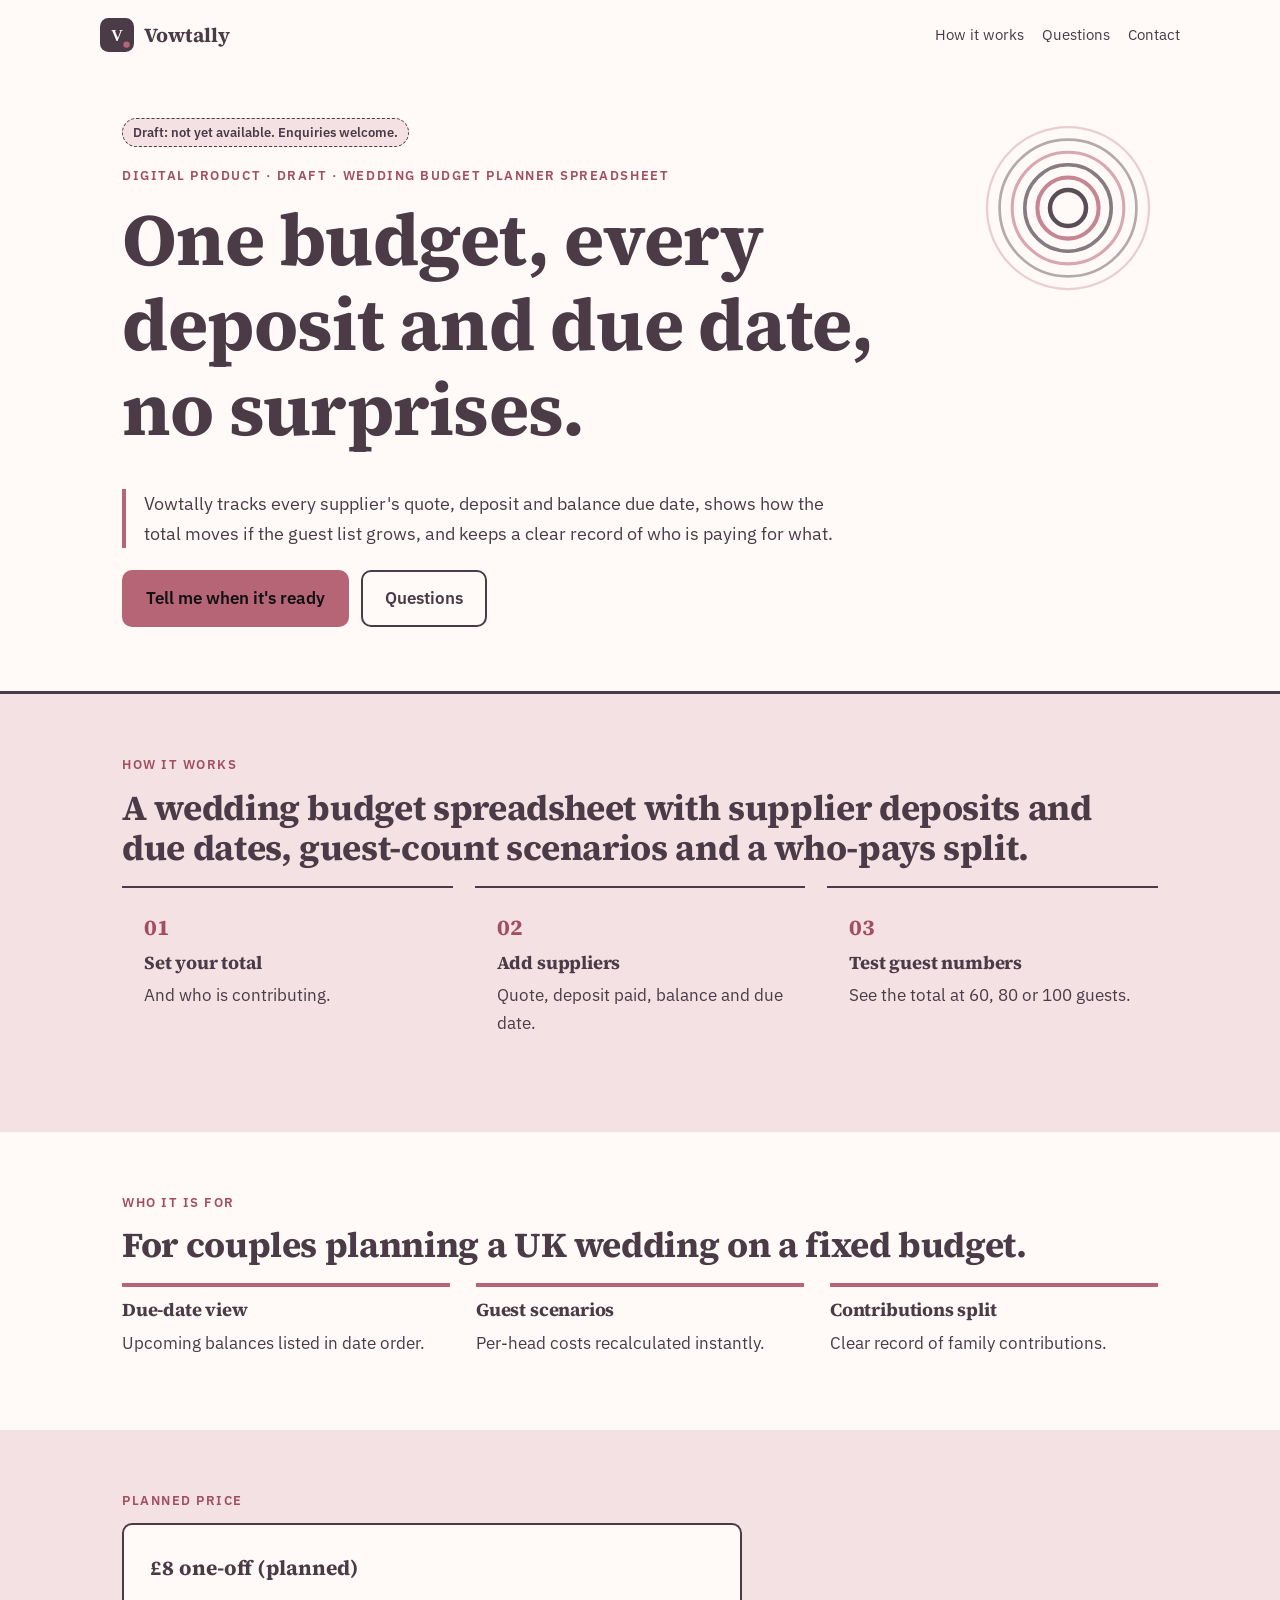
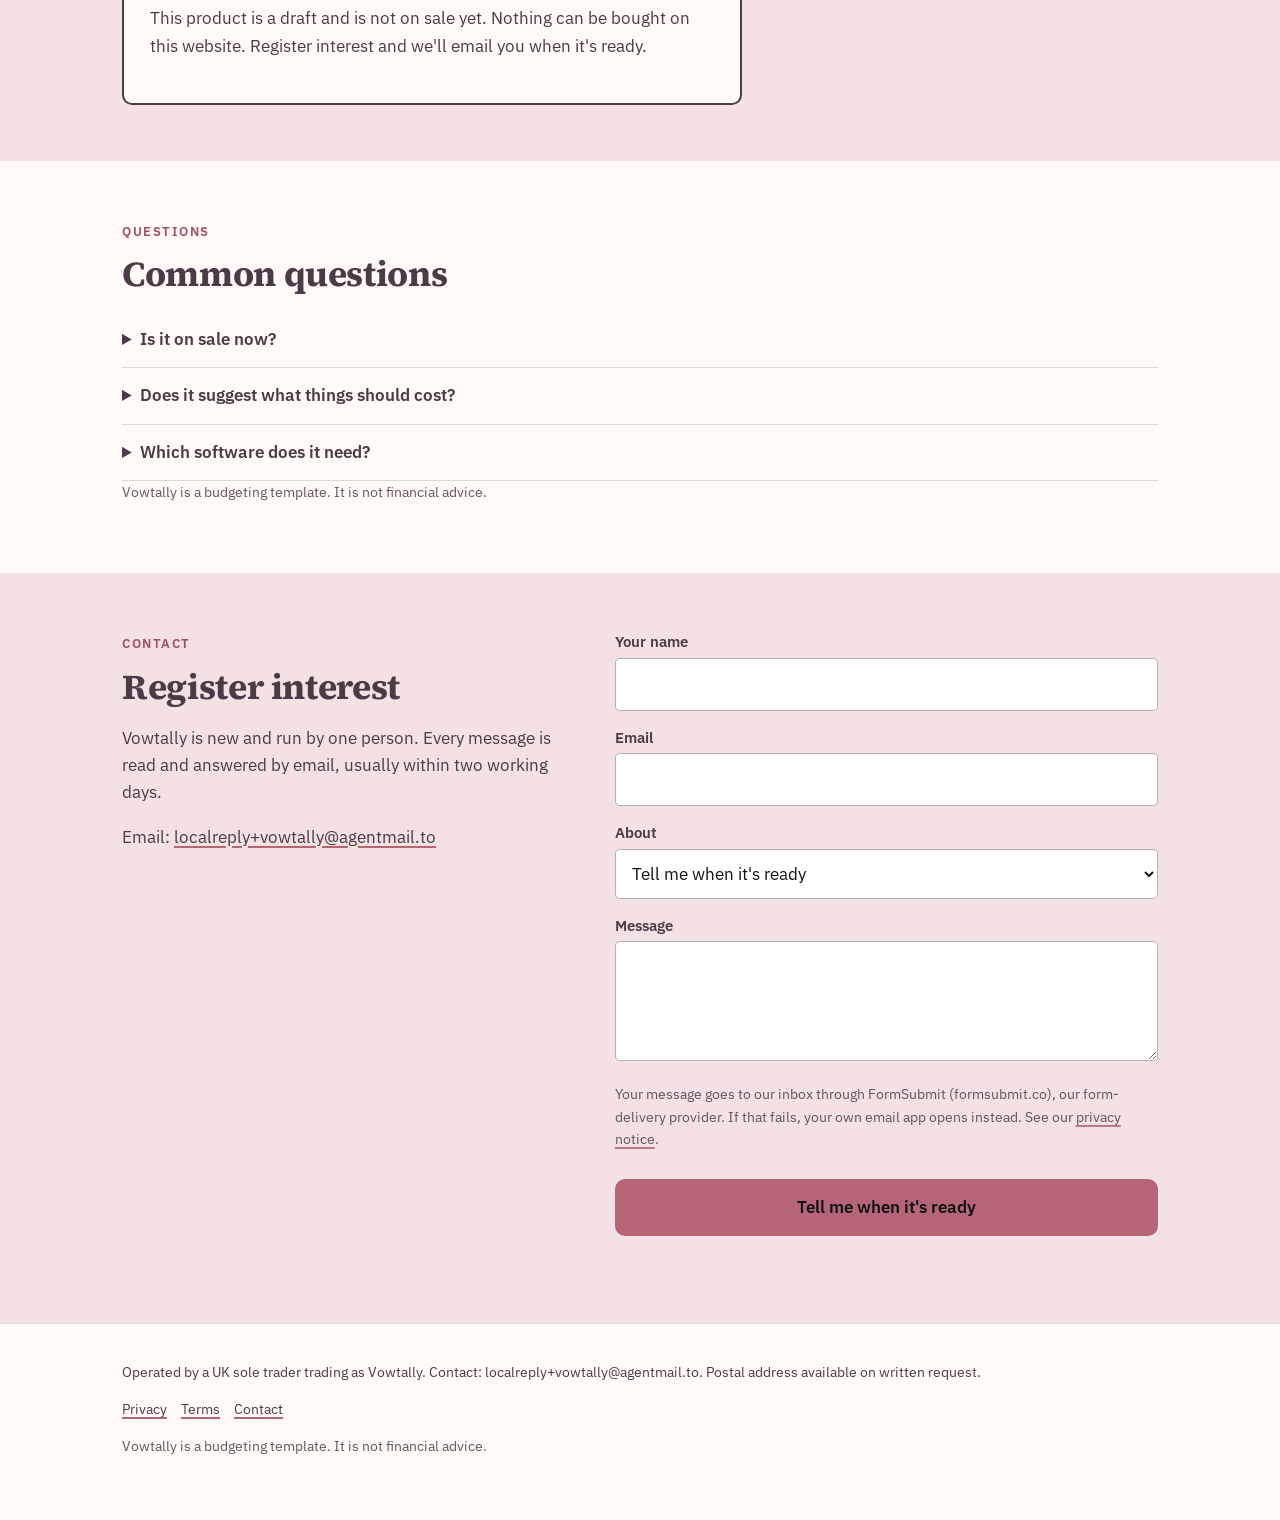
==== index.html @ 390f9f52 "Publish site 2026-10-19 20:26 BST" ====
<!doctype html>
<html lang="en-GB">
<head>
<meta charset="utf-8">
<meta name="viewport" content="width=device-width, initial-scale=1">
<meta http-equiv="Content-Security-Policy" content="default-src 'self'; img-src 'self' data: https://localreplyloop.goatcounter.com; style-src 'self'; script-src 'self'; font-src 'self'; connect-src 'self' https://formsubmit.co; form-action 'self'; base-uri 'self'; object-src 'none'">
<meta name="referrer" content="strict-origin-when-cross-origin">
<title>Vowtally: One budget, every deposit and due date, no surprises</title>
<meta name="description" content="A wedding budget spreadsheet with supplier deposits and due dates, guest-count scenarios and a who-pays split.">
<meta name="theme-color" content="#4A3B47">
<meta property="og:type" content="website"><meta property="og:title" content="Vowtally: One budget, every deposit and due date, no surprises"><meta property="og:description" content="A wedding budget spreadsheet with supplier deposits and due dates, guest-count scenarios and a who-pays split.">
<meta property="og:image" content="https://evanturner557-del.github.io/vowtally/assets/og.png"><meta property="og:image:width" content="1200"><meta property="og:image:height" content="630">
<meta property="og:image:alt" content="Vowtally: One budget, every deposit and due date, no surprises."><meta property="og:site_name" content="Vowtally"><meta property="og:locale" content="en_GB">
<meta property="og:url" content="https://evanturner557-del.github.io/vowtally/"><meta name="twitter:card" content="summary_large_image">
<link rel="canonical" href="https://evanturner557-del.github.io/vowtally/">
<link rel="icon" href="assets/favicon.svg" type="image/svg+xml">
<link rel="stylesheet" href="assets/site.css">
<script src="assets/config.js"></script>
<script src="assets/analytics.js" defer></script>
<script src="_shared/kit.js" defer></script>
</head>
<body>
<a class="skip" href="#main">Skip to content</a>
<header><div class="wrap top"><a class="brand" href="./"><svg viewBox="0 0 64 64" aria-hidden="true" width="34" height="34"><rect width="64" height="64" rx="16" fill="#4A3B47"/><text x="32" y="43" text-anchor="middle" font-family="Georgia, serif" font-weight="700" font-size="30" fill="#FFFAF7">V</text><circle cx="50" cy="50" r="6" fill="#B56576"/></svg>Vowtally</a><nav aria-label="Primary"><a href="#how">How it works</a><a href="#faq">Questions</a><a href="#contact">Contact</a></nav></div></header><section class="hero"><div class="wrap"><div class="art"><svg viewBox="0 0 400 400" role="img" aria-label="Decorative pattern" class="motif" preserveAspectRatio="xMidYMid slice"><circle cx="200" cy="200" r="40" fill="none" stroke="#4A3B47" stroke-opacity="0.90" stroke-width="10"/><circle cx="200" cy="200" r="68" fill="none" stroke="#B56576" stroke-opacity="0.78" stroke-width="9"/><circle cx="200" cy="200" r="96" fill="none" stroke="#4A3B47" stroke-opacity="0.66" stroke-width="8"/><circle cx="200" cy="200" r="124" fill="none" stroke="#B56576" stroke-opacity="0.54" stroke-width="7"/><circle cx="200" cy="200" r="152" fill="none" stroke="#4A3B47" stroke-opacity="0.42" stroke-width="6"/><circle cx="200" cy="200" r="180" fill="none" stroke="#B56576" stroke-opacity="0.30" stroke-width="5"/></svg></div><span class="draft">Draft: not yet available. Enquiries welcome.</span><br><span class="eyebrow">Digital product · draft · Wedding budget planner spreadsheet</span><h1>One budget, every deposit and due date, no surprises.</h1><p class="lede">Vowtally tracks every supplier&#x27;s quote, deposit and balance due date, shows how the total moves if the guest list grows, and keeps a clear record of who is paying for what.</p><div class="ctas"><a class="btn" href="#contact" data-cta="hero">Tell me when it&#x27;s ready</a><a class="btn ghost" href="#faq" data-cta="hero-secondary">Questions</a></div></div></section>
<main id="main">
<section class="tint" id="how"><div class="wrap"><span class="eyebrow">How it works</span><h2>A wedding budget spreadsheet with supplier deposits and due dates, guest-count scenarios and a who-pays split.</h2><div class="steps"><div class="step"><h3>Set your total</h3><p>And who is contributing.</p></div><div class="step"><h3>Add suppliers</h3><p>Quote, deposit paid, balance and due date.</p></div><div class="step"><h3>Test guest numbers</h3><p>See the total at 60, 80 or 100 guests.</p></div></div></div></section>
<section><div class="wrap"><span class="eyebrow">Who it is for</span><h2>For couples planning a UK wedding on a fixed budget.</h2><div class="points"><div class="point"><h3>Due-date view</h3><p>Upcoming balances listed in date order.</p></div><div class="point"><h3>Guest scenarios</h3><p>Per-head costs recalculated instantly.</p></div><div class="point"><h3>Contributions split</h3><p>Clear record of family contributions.</p></div></div></div></section>
<section class="tint" id="price"><div class="wrap"><span class="eyebrow">Planned price</span><div class="pricebox"><p class="price">£8 one-off (planned)</p><p>This product is a draft and is not on sale yet. Nothing can be bought on this website. Register interest and we&#x27;ll email you when it&#x27;s ready.</p></div></div></section>
<section id="faq"><div class="wrap"><span class="eyebrow">Questions</span><h2>Common questions</h2><details><summary>Is it on sale now?</summary><p>Not yet. Vowtally is a draft product. Ask to hear when it&#x27;s ready.</p></details><details><summary>Does it suggest what things should cost?</summary><p>No. You enter your own quotes. We don&#x27;t publish average prices.</p></details><details><summary>Which software does it need?</summary><p>Google Sheets or Excel.</p></details><p class="fine" style="margin-top:18px">Vowtally is a budgeting template. It is not financial advice.</p></div></section>
<section class="tint" id="contact"><div class="wrap contact-grid"><div><span class="eyebrow">Contact</span><h2>Register interest</h2><p>Vowtally is new and run by one person. Every message is read and answered by email, usually within two working days.</p><p>Email: <a href="mailto:localreply+vowtally@agentmail.to">localreply+vowtally@agentmail.to</a></p></div><form class="form" data-contact data-formsubmit="localreply+vowtally@agentmail.to" data-email="localreply+vowtally@agentmail.to" data-subject="Vowtally enquiry" novalidate>
<div><label for="f-name">Your name</label><input id="f-name" name="name" autocomplete="name" required></div>
<div><label for="f-email">Email</label><input id="f-email" name="email" type="email" autocomplete="email" required></div>
<div><label for="f-plan">About</label><select id="f-plan" name="plan"><option value="Tell me when it&#x27;s ready">Tell me when it&#x27;s ready</option><option value="I have a question">I have a question</option></select></div>
<div><label for="f-message">Message</label><textarea id="f-message" name="message"></textarea></div>
<p class="hint">Your message goes to our inbox through FormSubmit (formsubmit.co), our form-delivery provider. If that fails, your own email app opens instead. See our <a href="privacy.html">privacy notice</a>.</p>
<button class="btn" type="submit">Tell me when it&#x27;s ready</button>
<p class="form-status" role="status" aria-live="polite"></p>
</form></div></section>
</main><footer><div class="wrap"><p>Operated by a UK sole trader trading as Vowtally. Contact: localreply+vowtally@agentmail.to. Postal address available on written request.</p>
<p><a href="privacy.html">Privacy</a><a href="terms.html">Terms</a><a href="./#contact">Contact</a></p>
<p class="fine">Vowtally is a budgeting template. It is not financial advice.</p></div></footer>
</body></html>
---- assets/site.css ----
@font-face{font-family:'Source Serif 4';font-weight:700;font-style:normal;font-display:swap;src:url(fonts/source-serif-4-latin-700-normal.woff2) format('woff2')}
@font-face{font-family:'IBM Plex Sans';font-weight:400;font-style:normal;font-display:swap;src:url(fonts/ibm-plex-sans-latin-400-normal.woff2) format('woff2')}
@font-face{font-family:'IBM Plex Sans';font-weight:600;font-style:normal;font-display:swap;src:url(fonts/ibm-plex-sans-latin-600-normal.woff2) format('woff2')}
:root{--ink:#4A3B47;--paper:#FFFAF7;--acc:#B56576;--acc-text:#A24E60;--on-acc:#111111;--soft:#F3E1E4;--on-ink:#FFFAF7;--r:10px;--br:10px;--head:'Source Serif 4', Georgia, serif;--body:'IBM Plex Sans', system-ui, sans-serif}
*,*::before,*::after{box-sizing:border-box}html{scroll-behavior:smooth}@media (prefers-reduced-motion:reduce){html{scroll-behavior:auto}*{transition:none!important}}
body{margin:0;font-family:var(--body);color:var(--ink);background:var(--paper);line-height:1.6;font-size:17px;-webkit-font-smoothing:antialiased}
h1,h2,h3{font-family:var(--head);line-height:1.15;margin:0 0 .5em;letter-spacing:-.01em}h1{font-size:clamp(2.1rem,5vw,3.6rem)}h2{font-size:clamp(1.5rem,3vw,2.2rem)}h3{font-size:1.15rem}
p{margin:0 0 1em}a{color:var(--ink);text-decoration-color:var(--acc);text-underline-offset:3px;text-decoration-thickness:2px}
.wrap{max-width:1080px;margin:0 auto;padding:0 22px}.skip{position:absolute;left:-999px}.skip:focus{left:12px;top:12px;background:var(--ink);color:var(--on-ink);padding:8px 12px;z-index:9}
:focus-visible{outline:3px solid var(--acc);outline-offset:2px}
.top{display:flex;align-items:center;justify-content:space-between;padding:18px 0;gap:16px}.brand{display:flex;align-items:center;gap:10px;font-family:var(--head);font-weight:700;font-size:1.25rem;text-decoration:none}
.top nav a{margin-left:18px;font-size:.95rem;text-decoration:none}.top nav a:hover{text-decoration:underline}
.btn{display:inline-block;background:var(--acc);color:var(--on-acc);padding:13px 22px;border-radius:var(--br);font-weight:600;text-decoration:none;border:2px solid var(--acc);cursor:pointer;font:inherit;font-weight:600}
.btn:hover{filter:brightness(.94)}.btn.ghost{background:transparent;color:var(--ink);border-color:var(--ink)}
.eyebrow{display:inline-block;font-size:.8rem;letter-spacing:.12em;text-transform:uppercase;font-weight:600;color:var(--acc-text);margin-bottom:12px}
.hero{padding:48px 0 64px}.hero .lede{font-size:1.15rem;max-width:40em}.ctas{display:flex;gap:12px;flex-wrap:wrap;margin-top:22px}
.motif{width:100%;height:auto;max-width:420px;display:block}
.draft{display:inline-block;background:var(--soft);border:1px dashed var(--ink);padding:3px 10px;border-radius:999px;font-size:.82rem;font-weight:600;margin-bottom:14px}
section{padding:56px 0}.tint{background:var(--soft)}
.steps{display:grid;grid-template-columns:repeat(auto-fit,minmax(220px,1fr));gap:22px;counter-reset:s}
.step{padding:22px;border-radius:var(--r);background:var(--paper);border:1px solid color-mix(in srgb,var(--ink) 14%,transparent)}
.step::before{counter-increment:s;content:"0" counter(s);font-family:var(--head);font-weight:700;color:var(--acc-text);display:block;font-size:1.4rem;margin-bottom:6px}
.points{display:grid;grid-template-columns:repeat(auto-fit,minmax(240px,1fr));gap:26px}.point h3{border-top:4px solid var(--acc);padding-top:12px}
.price{font-family:var(--head);font-size:1.3rem;font-weight:700}.pricebox{border:2px solid var(--ink);border-radius:var(--r);padding:26px;max-width:620px;background:var(--paper)}
details{border-bottom:1px solid color-mix(in srgb,var(--ink) 18%,transparent);padding:14px 0}summary{cursor:pointer;font-weight:600}details p{margin-top:10px}
.form{display:grid;gap:14px;max-width:620px}.form label{font-weight:600;font-size:.95rem;display:block;margin-bottom:4px}
.form input,.form textarea,.form select{width:100%;padding:12px;border:1.5px solid color-mix(in srgb,var(--ink) 40%,transparent);border-radius:calc(var(--r)/2);font:inherit;background:#fff;color:#111}
.form textarea{min-height:120px}.hint,.fine{font-size:.88rem;opacity:.85}.form-status{font-weight:600}
.contact-grid{display:grid;grid-template-columns:1fr 1.2fr;gap:40px}@media(max-width:800px){.contact-grid{grid-template-columns:1fr}.top nav{display:none}}
footer{padding:36px 0 48px;font-size:.9rem;border-top:1px solid color-mix(in srgb,var(--ink) 15%,transparent)}footer a{margin-right:14px}
.tool{background:var(--paper);border:2px solid var(--ink);border-radius:var(--r);padding:26px;max-width:640px}.tool .row{display:grid;grid-template-columns:1fr 140px;gap:12px;align-items:center;margin-bottom:10px}
.tool input[type=number]{padding:10px;border:1.5px solid var(--ink);border-radius:8px;font:inherit;width:100%}.result{margin-top:16px;padding:16px;background:var(--soft);border-radius:calc(var(--r)/2);min-height:3em}
.check h3{margin-top:18px}.check label{display:flex;gap:10px;align-items:flex-start;padding:6px 0}.check input{width:20px;height:20px;accent-color:var(--acc)}
.legal{max-width:760px}.legal h2{font-size:1.3rem;margin-top:1.6em}
.hero h1{font-size:clamp(2.4rem,6.5vw,4.6rem);max-width:13em}.hero{border-bottom:3px solid var(--ink)}.hero .art{float:right;width:180px;margin:0 0 20px 30px}.hero .lede{border-left:4px solid var(--acc);padding-left:18px}.step{border:none;border-top:2px solid var(--ink);border-radius:0;background:none}
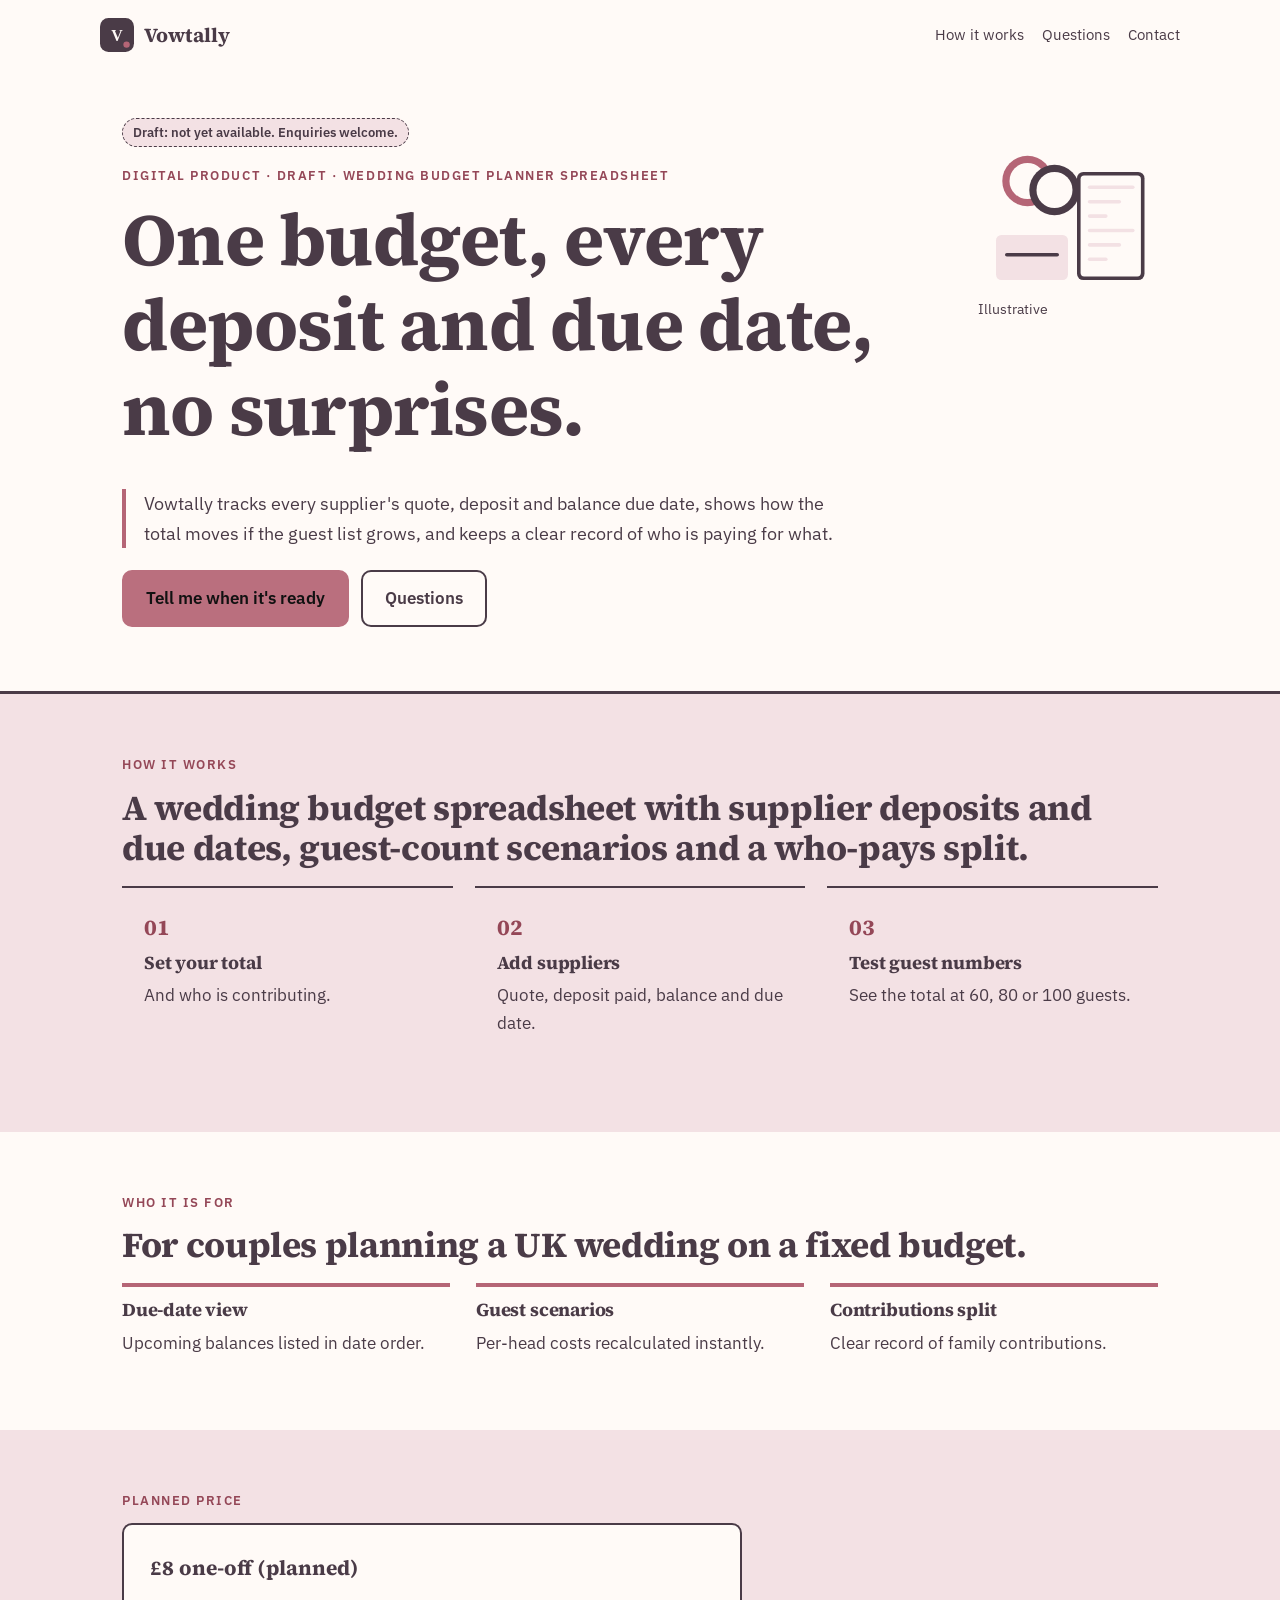
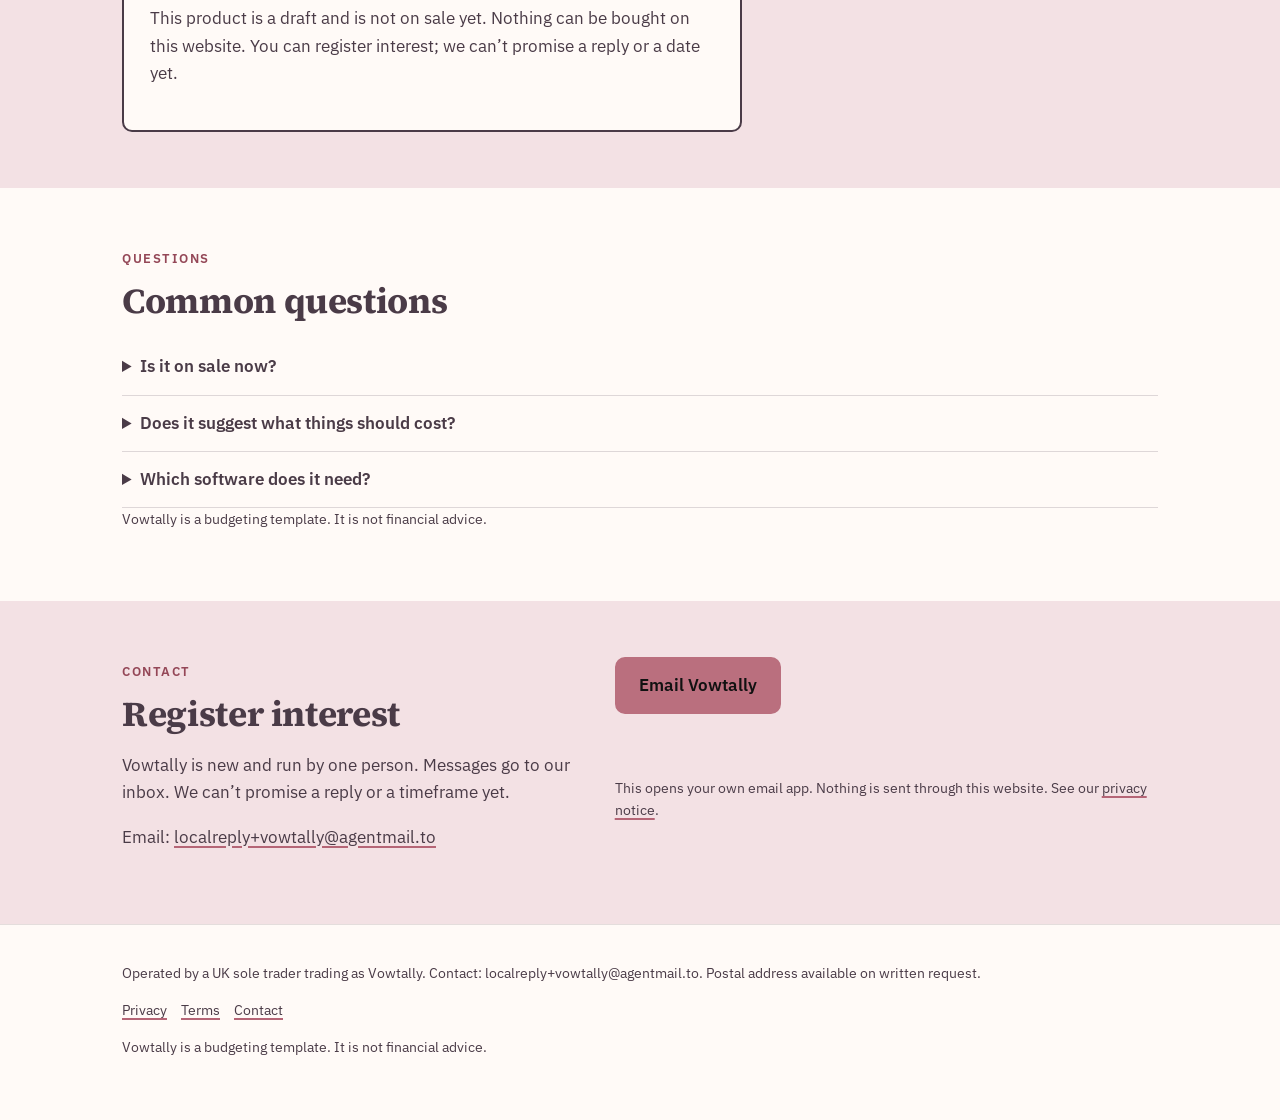
==== commit 9566fc74: "Publish site 2026-10-21 08:30 BST" ====
--- a/index.html
+++ b/index.html
@@ -3,7 +3,7 @@
 <head>
 <meta charset="utf-8">
 <meta name="viewport" content="width=device-width, initial-scale=1">
-<meta http-equiv="Content-Security-Policy" content="default-src 'self'; img-src 'self' data: https://localreplyloop.goatcounter.com; style-src 'self'; script-src 'self'; font-src 'self'; connect-src 'self' https://formsubmit.co; form-action 'self'; base-uri 'self'; object-src 'none'">
+<meta http-equiv="Content-Security-Policy" content="default-src 'self'; img-src 'self' data: https://localreplyloop.goatcounter.com; style-src 'self'; script-src 'self'; font-src 'self'; connect-src 'self'; form-action 'self'; base-uri 'self'; object-src 'none'">
 <meta name="referrer" content="strict-origin-when-cross-origin">
 <title>Vowtally: One budget, every deposit and due date, no surprises</title>
 <meta name="description" content="A wedding budget spreadsheet with supplier deposits and due dates, guest-count scenarios and a who-pays split.">
@@ -21,21 +21,14 @@
 </head>
 <body>
 <a class="skip" href="#main">Skip to content</a>
-<header><div class="wrap top"><a class="brand" href="./"><svg viewBox="0 0 64 64" aria-hidden="true" width="34" height="34"><rect width="64" height="64" rx="16" fill="#4A3B47"/><text x="32" y="43" text-anchor="middle" font-family="Georgia, serif" font-weight="700" font-size="30" fill="#FFFAF7">V</text><circle cx="50" cy="50" r="6" fill="#B56576"/></svg>Vowtally</a><nav aria-label="Primary"><a href="#how">How it works</a><a href="#faq">Questions</a><a href="#contact">Contact</a></nav></div></header><section class="hero"><div class="wrap"><div class="art"><svg viewBox="0 0 400 400" role="img" aria-label="Decorative pattern" class="motif" preserveAspectRatio="xMidYMid slice"><circle cx="200" cy="200" r="40" fill="none" stroke="#4A3B47" stroke-opacity="0.90" stroke-width="10"/><circle cx="200" cy="200" r="68" fill="none" stroke="#B56576" stroke-opacity="0.78" stroke-width="9"/><circle cx="200" cy="200" r="96" fill="none" stroke="#4A3B47" stroke-opacity="0.66" stroke-width="8"/><circle cx="200" cy="200" r="124" fill="none" stroke="#B56576" stroke-opacity="0.54" stroke-width="7"/><circle cx="200" cy="200" r="152" fill="none" stroke="#4A3B47" stroke-opacity="0.42" stroke-width="6"/><circle cx="200" cy="200" r="180" fill="none" stroke="#B56576" stroke-opacity="0.30" stroke-width="5"/></svg></div><span class="draft">Draft: not yet available. Enquiries welcome.</span><br><span class="eyebrow">Digital product · draft · Wedding budget planner spreadsheet</span><h1>One budget, every deposit and due date, no surprises.</h1><p class="lede">Vowtally tracks every supplier&#x27;s quote, deposit and balance due date, shows how the total moves if the guest list grows, and keeps a clear record of who is paying for what.</p><div class="ctas"><a class="btn" href="#contact" data-cta="hero">Tell me when it&#x27;s ready</a><a class="btn ghost" href="#faq" data-cta="hero-secondary">Questions</a></div></div></section>
+<header><div class="wrap top"><a class="brand" href="./"><svg viewBox="0 0 64 64" aria-hidden="true" width="34" height="34"><rect width="64" height="64" rx="16" fill="#4A3B47"/><text x="32" y="43" text-anchor="middle" font-family="Georgia, serif" font-weight="700" font-size="30" fill="#FFFAF7">V</text><circle cx="50" cy="50" r="6" fill="#B56576"/></svg>Vowtally</a><nav aria-label="Primary"><a href="#how">How it works</a><a href="#faq">Questions</a><a href="#contact">Contact</a></nav></div></header>
 <main id="main">
+<section class="hero"><div class="wrap"><figure class="art"><svg viewBox="0 0 400 400" aria-hidden="true" focusable="false" class="motif"><circle cx="110" cy="140" r="56" fill="#B56576"/><circle cx="110" cy="140" r="40" fill="#FFFAF7"/><circle cx="170" cy="160" r="56" fill="#4A3B47"/><circle cx="170" cy="160" r="40" fill="#FFFAF7"/><rect x="220" y="120" width="150" height="240" rx="14" fill="#4A3B47"/><rect x="228" y="128" width="134" height="224" rx="8" fill="#FFFAF7"/><rect x="244" y="150" width="104" height="8" rx="4" fill="#F3E1E4"/><rect x="244" y="182" width="74" height="8" rx="4" fill="#F3E1E4"/><rect x="244" y="214" width="44" height="8" rx="4" fill="#F3E1E4"/><rect x="244" y="246" width="104" height="8" rx="4" fill="#F3E1E4"/><rect x="244" y="278" width="74" height="8" rx="4" fill="#F3E1E4"/><rect x="244" y="310" width="44" height="8" rx="4" fill="#F3E1E4"/><rect x="40" y="260" width="160" height="100" rx="12" fill="#F3E1E4"/><rect x="60" y="300" width="120" height="8" rx="4" fill="#4A3B47"/></svg><figcaption class="fine">Illustrative</figcaption></figure><span class="draft">Draft: not yet available. Enquiries welcome.</span><br><span class="eyebrow">Digital product · draft · Wedding budget planner spreadsheet</span><h1>One budget, every deposit and due date, no surprises.</h1><p class="lede">Vowtally tracks every supplier&#x27;s quote, deposit and balance due date, shows how the total moves if the guest list grows, and keeps a clear record of who is paying for what.</p><div class="ctas"><a class="btn" href="#contact" data-cta="hero">Tell me when it&#x27;s ready</a><a class="btn ghost" href="#faq" data-cta="hero-secondary">Questions</a></div></div></section>
 <section class="tint" id="how"><div class="wrap"><span class="eyebrow">How it works</span><h2>A wedding budget spreadsheet with supplier deposits and due dates, guest-count scenarios and a who-pays split.</h2><div class="steps"><div class="step"><h3>Set your total</h3><p>And who is contributing.</p></div><div class="step"><h3>Add suppliers</h3><p>Quote, deposit paid, balance and due date.</p></div><div class="step"><h3>Test guest numbers</h3><p>See the total at 60, 80 or 100 guests.</p></div></div></div></section>
 <section><div class="wrap"><span class="eyebrow">Who it is for</span><h2>For couples planning a UK wedding on a fixed budget.</h2><div class="points"><div class="point"><h3>Due-date view</h3><p>Upcoming balances listed in date order.</p></div><div class="point"><h3>Guest scenarios</h3><p>Per-head costs recalculated instantly.</p></div><div class="point"><h3>Contributions split</h3><p>Clear record of family contributions.</p></div></div></div></section>
-<section class="tint" id="price"><div class="wrap"><span class="eyebrow">Planned price</span><div class="pricebox"><p class="price">£8 one-off (planned)</p><p>This product is a draft and is not on sale yet. Nothing can be bought on this website. Register interest and we&#x27;ll email you when it&#x27;s ready.</p></div></div></section>
+<section class="tint" id="price"><div class="wrap"><span class="eyebrow">Planned price</span><div class="pricebox"><p class="price">£8 one-off (planned)</p><p>This product is a draft and is not on sale yet. Nothing can be bought on this website. You can register interest; we can’t promise a reply or a date yet.</p></div></div></section>
 <section id="faq"><div class="wrap"><span class="eyebrow">Questions</span><h2>Common questions</h2><details><summary>Is it on sale now?</summary><p>Not yet. Vowtally is a draft product. Ask to hear when it&#x27;s ready.</p></details><details><summary>Does it suggest what things should cost?</summary><p>No. You enter your own quotes. We don&#x27;t publish average prices.</p></details><details><summary>Which software does it need?</summary><p>Google Sheets or Excel.</p></details><p class="fine" style="margin-top:18px">Vowtally is a budgeting template. It is not financial advice.</p></div></section>
-<section class="tint" id="contact"><div class="wrap contact-grid"><div><span class="eyebrow">Contact</span><h2>Register interest</h2><p>Vowtally is new and run by one person. Every message is read and answered by email, usually within two working days.</p><p>Email: <a href="mailto:localreply+vowtally@agentmail.to">localreply+vowtally@agentmail.to</a></p></div><form class="form" data-contact data-formsubmit="localreply+vowtally@agentmail.to" data-email="localreply+vowtally@agentmail.to" data-subject="Vowtally enquiry" novalidate>
-<div><label for="f-name">Your name</label><input id="f-name" name="name" autocomplete="name" required></div>
-<div><label for="f-email">Email</label><input id="f-email" name="email" type="email" autocomplete="email" required></div>
-<div><label for="f-plan">About</label><select id="f-plan" name="plan"><option value="Tell me when it&#x27;s ready">Tell me when it&#x27;s ready</option><option value="I have a question">I have a question</option></select></div>
-<div><label for="f-message">Message</label><textarea id="f-message" name="message"></textarea></div>
-<p class="hint">Your message goes to our inbox through FormSubmit (formsubmit.co), our form-delivery provider. If that fails, your own email app opens instead. See our <a href="privacy.html">privacy notice</a>.</p>
-<button class="btn" type="submit">Tell me when it&#x27;s ready</button>
-<p class="form-status" role="status" aria-live="polite"></p>
-</form></div></section>
+<section class="tint" id="contact"><div class="wrap contact-grid"><div><span class="eyebrow">Contact</span><h2>Register interest</h2><p>Vowtally is new and run by one person. Messages go to our inbox. We can’t promise a reply or a timeframe yet.</p><p>Email: <a href="mailto:localreply+vowtally@agentmail.to">localreply+vowtally@agentmail.to</a></p></div><div class="form contact-mail"><p><a class="btn" href="mailto:localreply+vowtally@agentmail.to?subject=%5BVowtally%5D%20Enquiry" data-cta="enquire">Email Vowtally</a></p><p class="hint">This opens your own email app. Nothing is sent through this website. See our <a href="privacy.html">privacy notice</a>.</p></div></div></section>
 </main><footer><div class="wrap"><p>Operated by a UK sole trader trading as Vowtally. Contact: localreply+vowtally@agentmail.to. Postal address available on written request.</p>
 <p><a href="privacy.html">Privacy</a><a href="terms.html">Terms</a><a href="./#contact">Contact</a></p>
 <p class="fine">Vowtally is a budgeting template. It is not financial advice.</p></div></footer>
--- a/assets/site.css
+++ b/assets/site.css
@@ -1,7 +1,7 @@
 @font-face{font-family:'Source Serif 4';font-weight:700;font-style:normal;font-display:swap;src:url(fonts/source-serif-4-latin-700-normal.woff2) format('woff2')}
 @font-face{font-family:'IBM Plex Sans';font-weight:400;font-style:normal;font-display:swap;src:url(fonts/ibm-plex-sans-latin-400-normal.woff2) format('woff2')}
 @font-face{font-family:'IBM Plex Sans';font-weight:600;font-style:normal;font-display:swap;src:url(fonts/ibm-plex-sans-latin-600-normal.woff2) format('woff2')}
-:root{--ink:#4A3B47;--paper:#FFFAF7;--acc:#B56576;--acc-text:#A24E60;--on-acc:#111111;--soft:#F3E1E4;--on-ink:#FFFAF7;--r:10px;--br:10px;--head:'Source Serif 4', Georgia, serif;--body:'IBM Plex Sans', system-ui, sans-serif}
+:root{--ink:#4A3B47;--paper:#FFFAF7;--acc:#B56576;--acc-text:#944757;--on-acc:#111111;--acc-btn:#BA6F7E;--soft:#F3E1E4;--on-ink:#FFFAF7;--r:10px;--br:10px;--head:'Source Serif 4', Georgia, serif;--body:'IBM Plex Sans', system-ui, sans-serif}
 *,*::before,*::after{box-sizing:border-box}html{scroll-behavior:smooth}@media (prefers-reduced-motion:reduce){html{scroll-behavior:auto}*{transition:none!important}}
 body{margin:0;font-family:var(--body);color:var(--ink);background:var(--paper);line-height:1.6;font-size:17px;-webkit-font-smoothing:antialiased}
 h1,h2,h3{font-family:var(--head);line-height:1.15;margin:0 0 .5em;letter-spacing:-.01em}h1{font-size:clamp(2.1rem,5vw,3.6rem)}h2{font-size:clamp(1.5rem,3vw,2.2rem)}h3{font-size:1.15rem}
@@ -10,11 +10,11 @@
 :focus-visible{outline:3px solid var(--acc);outline-offset:2px}
 .top{display:flex;align-items:center;justify-content:space-between;padding:18px 0;gap:16px}.brand{display:flex;align-items:center;gap:10px;font-family:var(--head);font-weight:700;font-size:1.25rem;text-decoration:none}
 .top nav a{margin-left:18px;font-size:.95rem;text-decoration:none}.top nav a:hover{text-decoration:underline}
-.btn{display:inline-block;background:var(--acc);color:var(--on-acc);padding:13px 22px;border-radius:var(--br);font-weight:600;text-decoration:none;border:2px solid var(--acc);cursor:pointer;font:inherit;font-weight:600}
-.btn:hover{filter:brightness(.94)}.btn.ghost{background:transparent;color:var(--ink);border-color:var(--ink)}
+.btn{display:inline-block;background:var(--acc-btn);color:var(--on-acc);padding:13px 22px;border-radius:var(--br);font-weight:600;text-decoration:none;border:2px solid var(--acc-btn);cursor:pointer;font:inherit;font-weight:600}
+.btn:hover{filter:none;box-shadow:inset 0 0 0 2px currentColor}.btn.ghost{background:transparent;color:var(--ink);border-color:var(--ink)}
 .eyebrow{display:inline-block;font-size:.8rem;letter-spacing:.12em;text-transform:uppercase;font-weight:600;color:var(--acc-text);margin-bottom:12px}
 .hero{padding:48px 0 64px}.hero .lede{font-size:1.15rem;max-width:40em}.ctas{display:flex;gap:12px;flex-wrap:wrap;margin-top:22px}
-.motif{width:100%;height:auto;max-width:420px;display:block}
+.motif{width:100%;height:auto;max-width:420px;display:block}.art{margin:0}
 .draft{display:inline-block;background:var(--soft);border:1px dashed var(--ink);padding:3px 10px;border-radius:999px;font-size:.82rem;font-weight:600;margin-bottom:14px}
 section{padding:56px 0}.tint{background:var(--soft)}
 .steps{display:grid;grid-template-columns:repeat(auto-fit,minmax(220px,1fr));gap:22px;counter-reset:s}
@@ -25,8 +25,8 @@
 details{border-bottom:1px solid color-mix(in srgb,var(--ink) 18%,transparent);padding:14px 0}summary{cursor:pointer;font-weight:600}details p{margin-top:10px}
 .form{display:grid;gap:14px;max-width:620px}.form label{font-weight:600;font-size:.95rem;display:block;margin-bottom:4px}
 .form input,.form textarea,.form select{width:100%;padding:12px;border:1.5px solid color-mix(in srgb,var(--ink) 40%,transparent);border-radius:calc(var(--r)/2);font:inherit;background:#fff;color:#111}
-.form textarea{min-height:120px}.hint,.fine{font-size:.88rem;opacity:.85}.form-status{font-weight:600}
-.contact-grid{display:grid;grid-template-columns:1fr 1.2fr;gap:40px}@media(max-width:800px){.contact-grid{grid-template-columns:1fr}.top nav{display:none}}
+.form textarea{min-height:120px}.hint,.fine{font-size:.88rem}.form-status{font-weight:600}
+.contact-grid{display:grid;grid-template-columns:1fr 1.2fr;gap:40px}@media(max-width:800px){.contact-grid{grid-template-columns:1fr}.top nav a:not([href="#contact"]){display:none}.top nav a{margin-left:0;padding:10px 0;font-weight:600}}
 footer{padding:36px 0 48px;font-size:.9rem;border-top:1px solid color-mix(in srgb,var(--ink) 15%,transparent)}footer a{margin-right:14px}
 .tool{background:var(--paper);border:2px solid var(--ink);border-radius:var(--r);padding:26px;max-width:640px}.tool .row{display:grid;grid-template-columns:1fr 140px;gap:12px;align-items:center;margin-bottom:10px}
 .tool input[type=number]{padding:10px;border:1.5px solid var(--ink);border-radius:8px;font:inherit;width:100%}.result{margin-top:16px;padding:16px;background:var(--soft);border-radius:calc(var(--r)/2);min-height:3em}
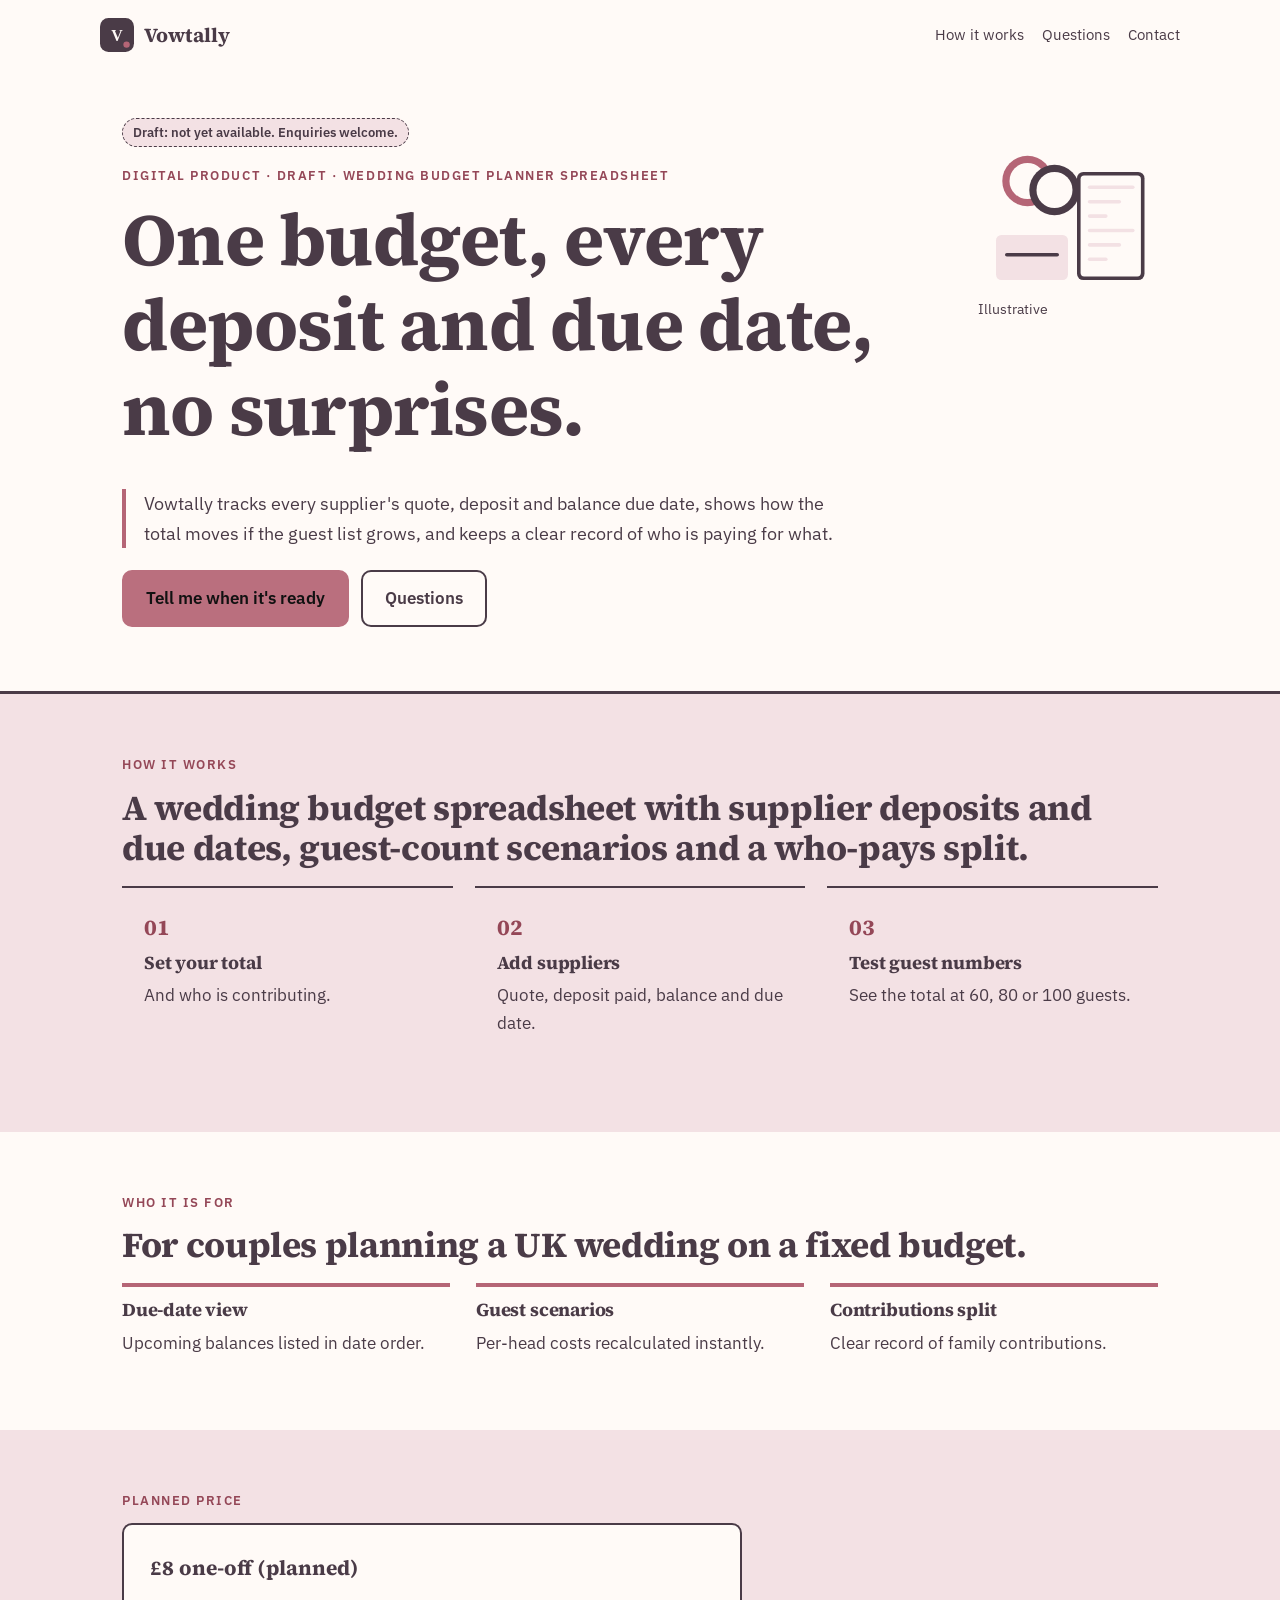
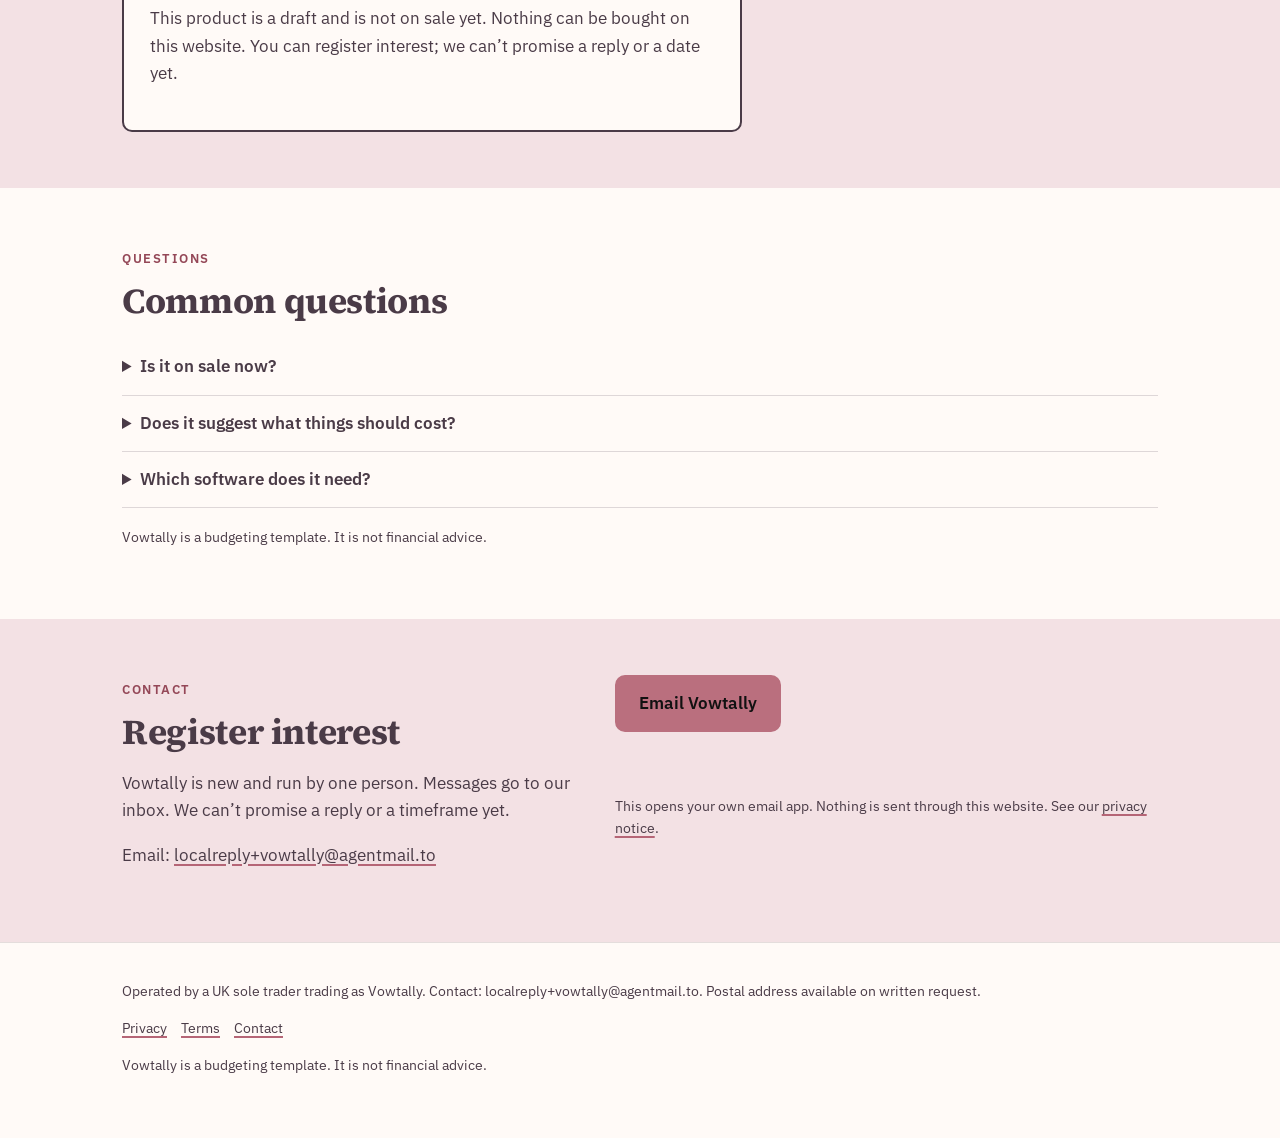
==== commit b24ad715: "Move inline margin to stylesheet (CSP-clean, Best Practices)" ====
--- a/index.html
+++ b/index.html
@@ -27,7 +27,7 @@
 <section class="tint" id="how"><div class="wrap"><span class="eyebrow">How it works</span><h2>A wedding budget spreadsheet with supplier deposits and due dates, guest-count scenarios and a who-pays split.</h2><div class="steps"><div class="step"><h3>Set your total</h3><p>And who is contributing.</p></div><div class="step"><h3>Add suppliers</h3><p>Quote, deposit paid, balance and due date.</p></div><div class="step"><h3>Test guest numbers</h3><p>See the total at 60, 80 or 100 guests.</p></div></div></div></section>
 <section><div class="wrap"><span class="eyebrow">Who it is for</span><h2>For couples planning a UK wedding on a fixed budget.</h2><div class="points"><div class="point"><h3>Due-date view</h3><p>Upcoming balances listed in date order.</p></div><div class="point"><h3>Guest scenarios</h3><p>Per-head costs recalculated instantly.</p></div><div class="point"><h3>Contributions split</h3><p>Clear record of family contributions.</p></div></div></div></section>
 <section class="tint" id="price"><div class="wrap"><span class="eyebrow">Planned price</span><div class="pricebox"><p class="price">£8 one-off (planned)</p><p>This product is a draft and is not on sale yet. Nothing can be bought on this website. You can register interest; we can’t promise a reply or a date yet.</p></div></div></section>
-<section id="faq"><div class="wrap"><span class="eyebrow">Questions</span><h2>Common questions</h2><details><summary>Is it on sale now?</summary><p>Not yet. Vowtally is a draft product. Ask to hear when it&#x27;s ready.</p></details><details><summary>Does it suggest what things should cost?</summary><p>No. You enter your own quotes. We don&#x27;t publish average prices.</p></details><details><summary>Which software does it need?</summary><p>Google Sheets or Excel.</p></details><p class="fine" style="margin-top:18px">Vowtally is a budgeting template. It is not financial advice.</p></div></section>
+<section id="faq"><div class="wrap"><span class="eyebrow">Questions</span><h2>Common questions</h2><details><summary>Is it on sale now?</summary><p>Not yet. Vowtally is a draft product. Ask to hear when it&#x27;s ready.</p></details><details><summary>Does it suggest what things should cost?</summary><p>No. You enter your own quotes. We don&#x27;t publish average prices.</p></details><details><summary>Which software does it need?</summary><p>Google Sheets or Excel.</p></details><p class="fine fine-gap">Vowtally is a budgeting template. It is not financial advice.</p></div></section>
 <section class="tint" id="contact"><div class="wrap contact-grid"><div><span class="eyebrow">Contact</span><h2>Register interest</h2><p>Vowtally is new and run by one person. Messages go to our inbox. We can’t promise a reply or a timeframe yet.</p><p>Email: <a href="mailto:localreply+vowtally@agentmail.to">localreply+vowtally@agentmail.to</a></p></div><div class="form contact-mail"><p><a class="btn" href="mailto:localreply+vowtally@agentmail.to?subject=%5BVowtally%5D%20Enquiry" data-cta="enquire">Email Vowtally</a></p><p class="hint">This opens your own email app. Nothing is sent through this website. See our <a href="privacy.html">privacy notice</a>.</p></div></div></section>
 </main><footer><div class="wrap"><p>Operated by a UK sole trader trading as Vowtally. Contact: localreply+vowtally@agentmail.to. Postal address available on written request.</p>
 <p><a href="privacy.html">Privacy</a><a href="terms.html">Terms</a><a href="./#contact">Contact</a></p>
--- a/assets/site.css
+++ b/assets/site.css
@@ -33,3 +33,5 @@
 .check h3{margin-top:18px}.check label{display:flex;gap:10px;align-items:flex-start;padding:6px 0}.check input{width:20px;height:20px;accent-color:var(--acc)}
 .legal{max-width:760px}.legal h2{font-size:1.3rem;margin-top:1.6em}
 .hero h1{font-size:clamp(2.4rem,6.5vw,4.6rem);max-width:13em}.hero{border-bottom:3px solid var(--ink)}.hero .art{float:right;width:180px;margin:0 0 20px 30px}.hero .lede{border-left:4px solid var(--acc);padding-left:18px}.step{border:none;border-top:2px solid var(--ink);border-radius:0;background:none}
+
+.fine.fine-gap{margin-top:18px}
